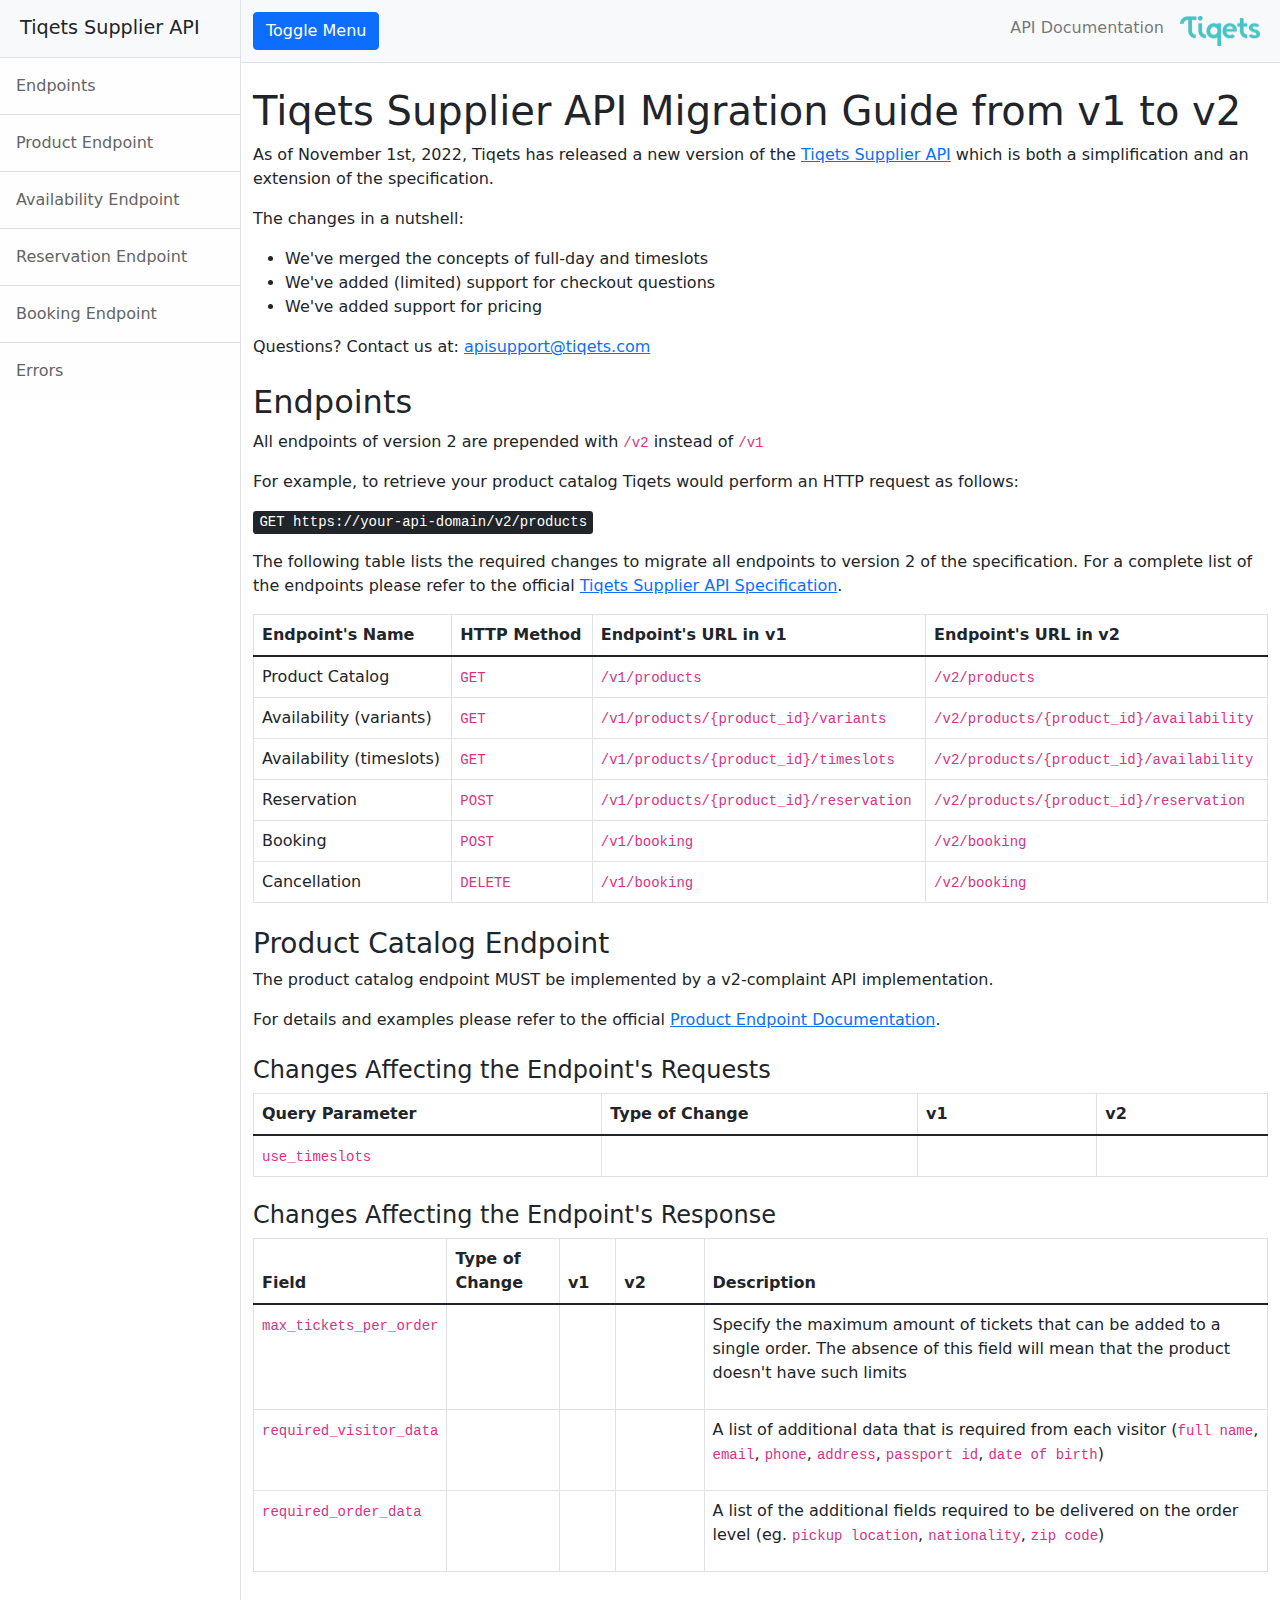
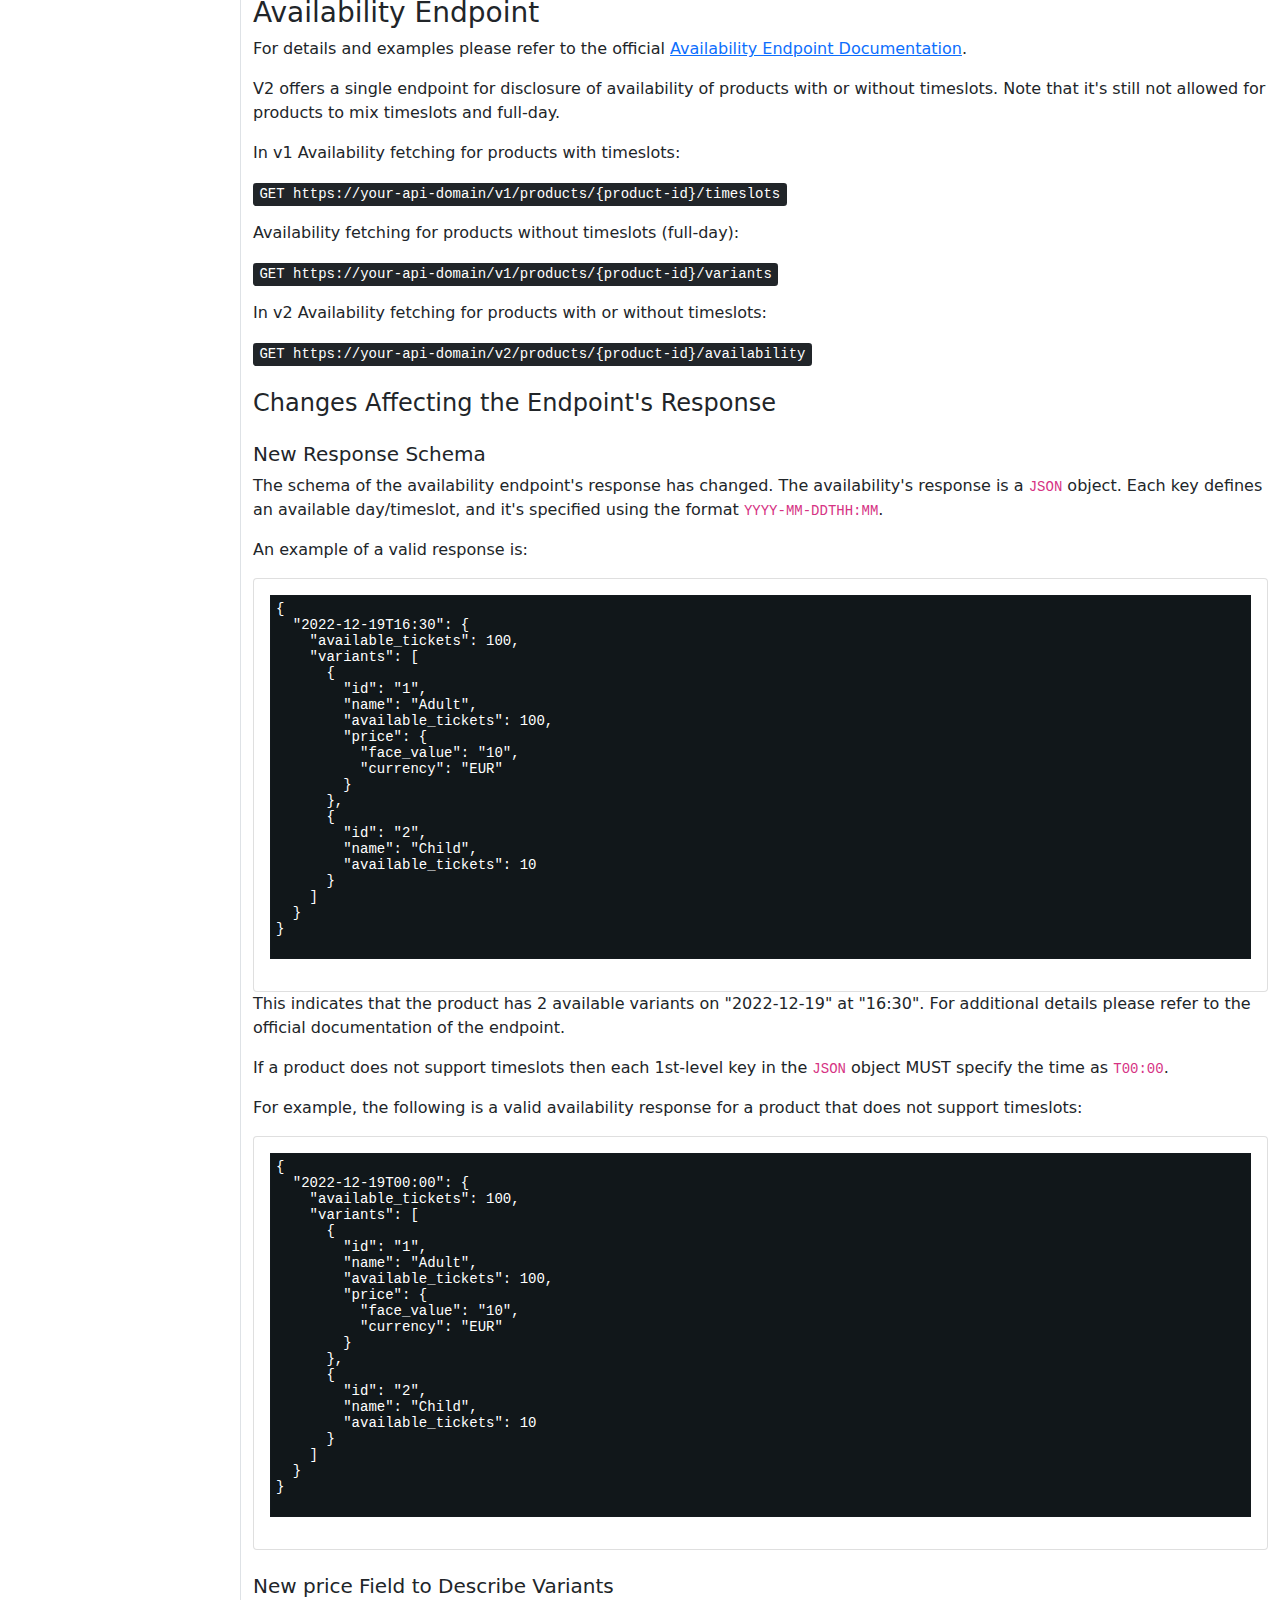
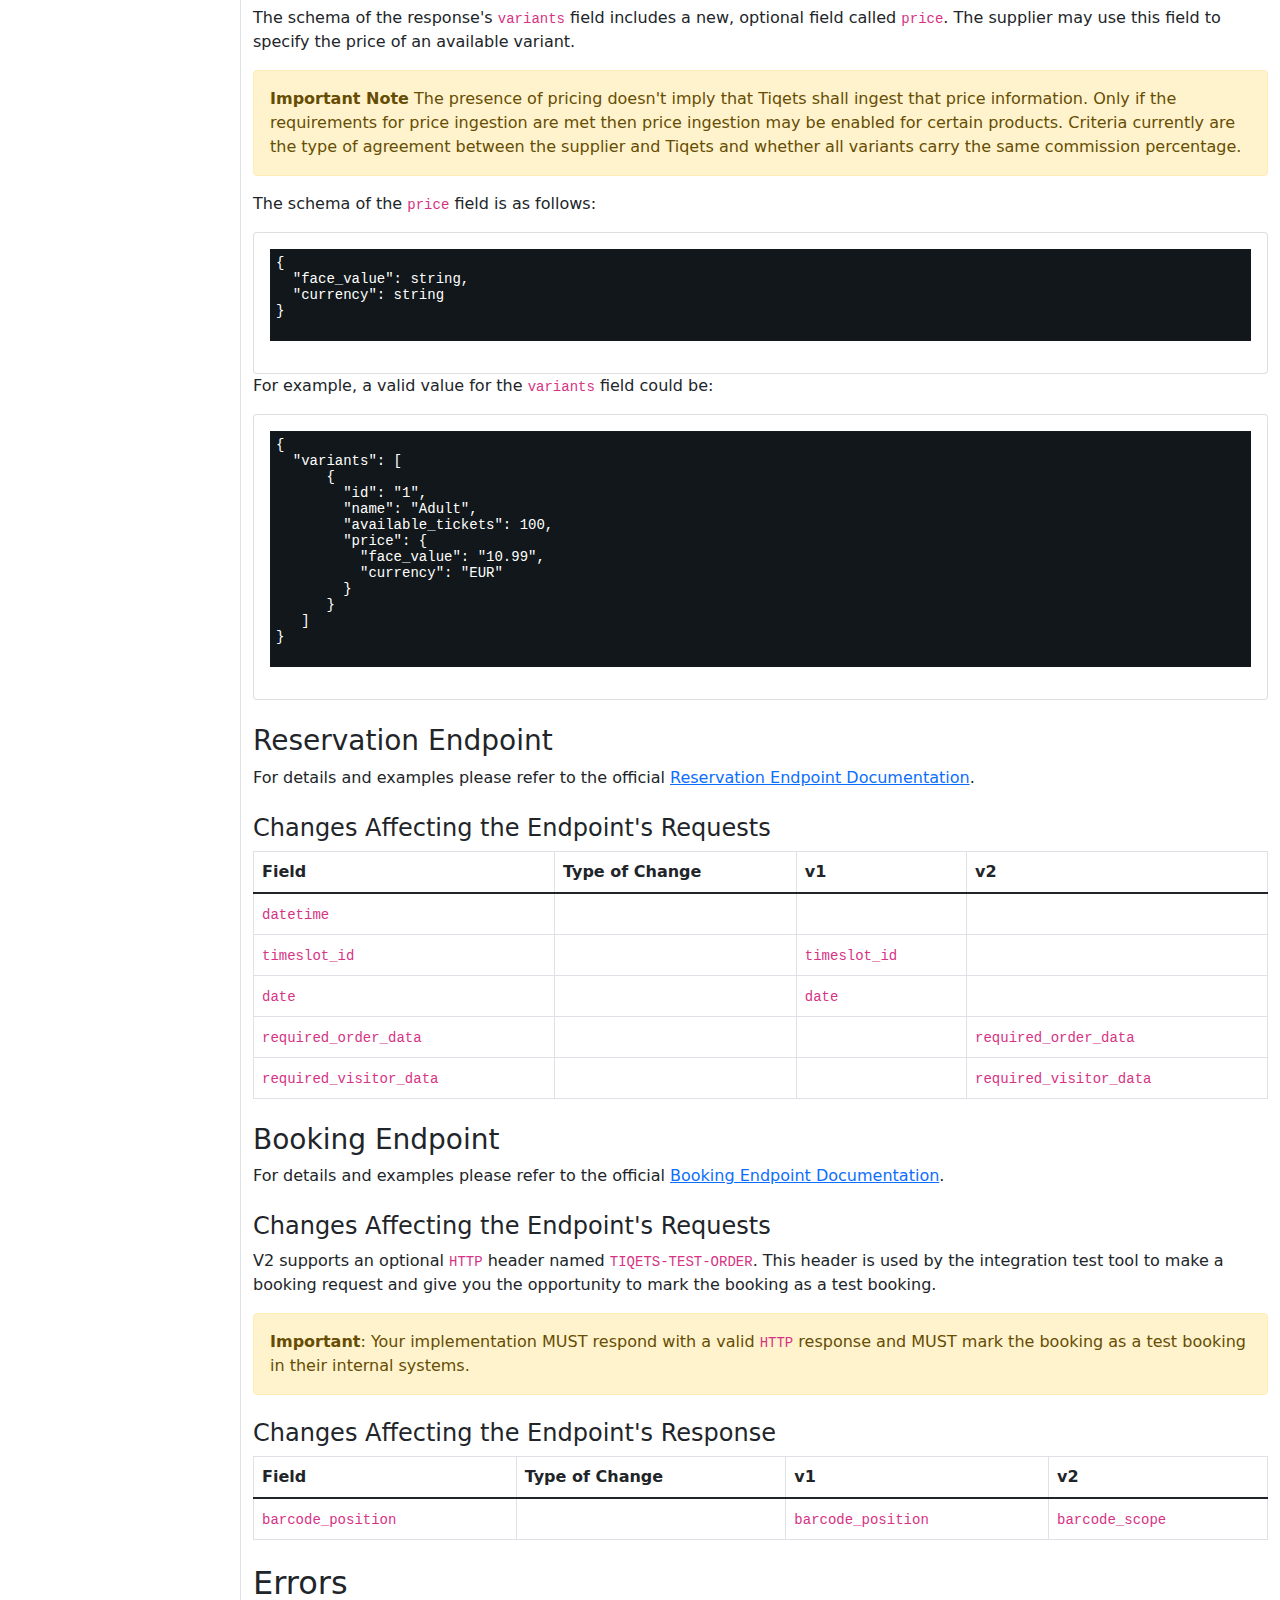
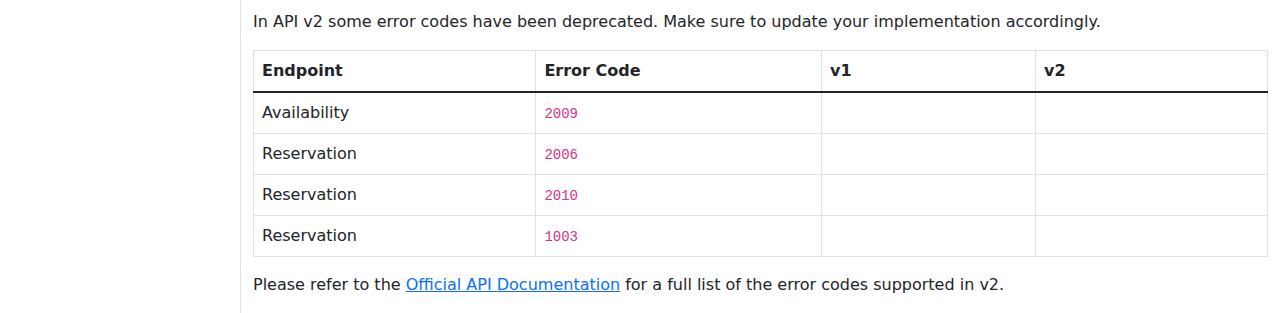
==== migration.html @ 1561f8cd "add a migration.html page" ====
<!DOCTYPE html>
<html lang="en">
    <head>
        <meta charset="utf-8" />
        <meta name="viewport" content="width=device-width, initial-scale=1, shrink-to-fit=no" />
        <meta name="description" content="Tiqets Supplier API Migration Guide" />
        <meta name="author" content="Tiqets International BV"/>
        <title>Tiqets Supplier API Migration Guide</title>
        <!-- Core theme CSS (includes Bootstrap)-->
        <link href="./docs/css/styles.css" rel="stylesheet" />
        <link href="https://cdn.jsdelivr.net/npm/bootstrap@5.2.2/dist/css/bootstrap.min.css" rel="stylesheet" integrity="sha384-Zenh87qX5JnK2Jl0vWa8Ck2rdkQ2Bzep5IDxbcnCeuOxjzrPF/et3URy9Bv1WTRi" crossorigin="anonymous">
        <style>
        .code-snippet {
            font-family: Courier, monospace;
            white-space: pre;
            background-color: rgb(17, 23, 26);
            color: white;
            padding: 5px;
            overflow-x: auto;
            line-height: normal;
            border-radius: 0px;
            border: 1px solid rgba(38, 50, 56, 0.1);
        }
        .code-style {
            background-color: transparent;
            color: white;
            padding: 0px;
        }
        </style>
    </head>
    <body>
        <div class="d-flex" id="wrapper">
            <!-- Sidebar-->
            <div class="border-end bg-white" id="sidebar-wrapper">
                <div class="sidebar-heading border-bottom bg-light">Tiqets Supplier API</div>
                <div class="list-group list-group-flush">
                    <a class="list-group-item list-group-item-action list-group-item-light p-3" href="#endpoints">Endpoints</a>
                    <a class="list-group-item list-group-item-action list-group-item-light p-3" href="#products">Product Endpoint</a>
                    <a class="list-group-item list-group-item-action list-group-item-light p-3" href="#availability">Availability Endpoint</a>
                    <a class="list-group-item list-group-item-action list-group-item-light p-3" href="#reservation">Reservation Endpoint</a>
                    <a class="list-group-item list-group-item-action list-group-item-light p-3" href="#booking">Booking Endpoint</a>
                    <a class="list-group-item list-group-item-action list-group-item-light p-3" href="#errors">Errors</a>
                </div>
            </div>

            <!-- Page content wrapper-->
            <div id="page-content-wrapper">
                <!-- Top navigation-->
                <nav class="navbar navbar-expand-lg navbar-light bg-light border-bottom">
                    <div class="container-fluid">
                        <button class="btn btn-primary" id="sidebarToggle">Toggle Menu</button>
                        <button class="navbar-toggler" type="button" data-bs-toggle="collapse" data-bs-target="#navbarSupportedContent" aria-controls="navbarSupportedContent" aria-expanded="false" aria-label="Toggle navigation"><span class="navbar-toggler-icon"></span></button>
                        <div class="collapse navbar-collapse" id="navbarSupportedContent">
                            <ul class="navbar-nav ms-auto mt-2 mt-lg-0">
                                <li class="nav-item active"><a class="nav-link" href="https://tiqets.github.io/supplier-api/" target="_blank">API Documentation</a></li>
                                <li>
                                    <a class="nav-link" href="https://www.tiqets.com" target="_blank">
                                        <img src="./docs/tiqets-logo.png" class="img-fluid" width="80px" alt="Tiqets Homepage">
                                    </a>
                                </li>
                            </ul>
                        </div>
                    </div>
                </nav>
                <!-- Page content-->
                <div class="container-fluid">
                    <h1 class="mt-4">Tiqets Supplier API Migration Guide from v1 to v2</h1>
                    <p>As of November 1st, 2022, Tiqets has released a new version of the <a href="https://tiqets.github.io/supplier-api/" target="_blank">Tiqets Supplier API</a> which is both a simplification and an extension of the specification.</p>
                    <p>The changes in a nutshell:</p>
                    <ul>
                        <li>We've merged the concepts of full-day and timeslots</li>
                        <li>We've added (limited) support for checkout questions</li>
                        <li>We've added support for pricing</li>                        
                    </ul>
                    <p>Questions? Contact us at: <a href="mailto:apisupport@tiqets.com" target="_blank">apisupport@tiqets.com</a></p>

                    <h2 class="mt-4" id="endpoints">Endpoints</h2>

                    <p>All endpoints of version 2 are prepended with <code>/v2</code> instead of <code>/v1</code></p>

                    <p>For example, to retrieve your product catalog Tiqets would perform an HTTP request as follows:</p>

                    <p><kbd>GET https://your-api-domain/v2/products</kbd></p>

                    <p>The following table lists the required changes to migrate all endpoints to version 2 of the specification. For a complete list of the endpoints please refer to the official <a href="https://tiqets.github.io/supplier-api/" target="_blank">Tiqets Supplier API Specification</a>.</p>

                    <table class="table table-bordered">
                        <thead>
                            <tr>
                                <th scope="col">Endpoint's Name</th>
                                <th scope="col">HTTP Method</th>
                                <th scope="col">Endpoint's URL in v1</th>
                                <th scope="col">Endpoint's URL in v2</th>
                            </tr>
                        </thead>
                        <tbody>
                            <tr>
                                <td>Product Catalog</td>
                                <td><code>GET</code></td>
                                <td><code>/v1/products</code></td>
                                <td><code>/v2/products</code></td>
                            </tr>
                            <tr>
                                <td>Availability (variants)</td>
                                <td><code>GET</code></td>
                                <td><code>/v1/products/{product_id}/variants</code></td>
                                <td><code>/v2/products/{product_id}/availability</code></td>
                            </tr>
                            <tr>
                                <td>Availability (timeslots)</td>
                                <td><code>GET</code></td>
                                <td><code>/v1/products/{product_id}/timeslots</code></td>
                                <td><code>/v2/products/{product_id}/availability</code></td>
                            </tr>
                            <tr>
                                <td>Reservation</td>
                                <td><code>POST</code></td>
                                <td><code>/v1/products/{product_id}/reservation</code></td>
                                <td><code>/v2/products/{product_id}/reservation</code></td>
                            </tr>
                            <tr>
                                <td>Booking</td>
                                <td><code>POST</code></td>
                                <td><code>/v1/booking</code></td>
                                <td><code>/v2/booking</code></td>
                            </tr>
                            <tr>
                                <td>Cancellation</td>
                                <td><code>DELETE</code></td>
                                <td><code>/v1/booking</code></td>
                                <td><code>/v2/booking</code></td>
                            </tr>
                        </tbody>
                    </table>

                    <h3 class="mt-4" id="products">Product Catalog Endpoint</h3>

                    <p>The product catalog endpoint MUST be implemented by a v2-complaint API implementation.</p>

                    <p>For details and examples please refer to the official <a href="https://tiqets.github.io/supplier-api/#tag/Product-Catalog/operation/getProducts" target="_blank">Product Endpoint Documentation</a>.</p>

                    <h4 class="mt-4">Changes Affecting the Endpoint's Requests</h4>

                    <table class="table table-bordered">
                        <thead>
                            <tr>
                                <th scope="col">Query Parameter</th>
                                <th scope="col">Type of Change</th>
                                <th scope="col">v1</th>
                                <th scope="col">v2</th>
                            </tr>
                        </thead>
                        <tbody>
                            <tr>                                
                                <td><code>use_timeslots</code></td>
                                <td><span class="badge text-bg-danger">removed</span></td>
                                <td><span class="badge text-bg-success">optional</span></td>
                                <td><span class="badge text-bg-danger">deleted</span></td>
                            </tr>
                        </tbody>
                    </table>


                    <h4 class="mt-4">Changes Affecting the Endpoint's Response</h4>

                    <table class="table table-bordered">
                        <thead>
                            <tr>
                                <th scope="col">Field</th>
                                <th scope="col">Type of Change</th>
                                <th scope="col">v1</th>
                                <th scope="col">v2</th>
                                <th scope="col">Description</th>
                            </tr>
                        </thead>
                        <tbody>
                            <tr>                                
                                <td><code>max_tickets_per_order</code></td>
                                <td><span class="badge text-bg-danger">added</span></td>
                                <td><span class="badge text-bg-info">N/A </span></td>
                                <td><span class="badge text-bg-success">optional</span></td>
                                <td>
                                    <p>Specify the maximum amount of tickets that can be added to a single order. The absence of this field will mean that the product doesn't have such limits</p>
                                </td>
                            </tr>
                            <tr>                                
                                <td><code>required_visitor_data</code></td>
                                <td><span class="badge text-bg-danger">added</span></td>
                                <td><span class="badge text-bg-info">N/A </span></td>
                                <td><span class="badge text-bg-success">optional</span></td>
                                <td>
                                    <p>A list of additional data that is required from each visitor (<code>full name</code>, <code>email</code>, <code>phone</code>, <code>address</code>, <code>passport id</code>, <code>date of birth</code>)</p>
                                </td>
                            </tr>
                            <tr>                                
                                <td><code>required_order_data</code></td>
                                <td><span class="badge text-bg-danger">added</span></td>
                                <td><span class="badge text-bg-info">N/A </span></td>
                                <td><span class="badge text-bg-success">optional</span></td>
                                <td>
                                    <p>A list of the additional fields required to be delivered on the order level (eg. <code>pickup location</code>, <code>nationality</code>, <code>zip code</code>)</p>
                                </td>
                            </tr>
                        </tbody>
                    </table>

                    <h3 class="mt-4" id="availability">Availability Endpoint</h3>

                    <p>For details and examples please refer to the official <a href="https://tiqets.github.io/supplier-api/#tag/Availability/operation/getAvailability" target="_blank">Availability Endpoint Documentation</a>.</p>

                    <p>V2 offers a single endpoint for disclosure of availability of products with or without timeslots. Note that it's still not allowed for products to mix timeslots and full-day.</p>

                    <p>In v1 Availability fetching for products with timeslots:</p>

                    <p><kbd>GET https://your-api-domain/v1/products/{product-id}/timeslots</kbd></p>
                    
                    <p>Availability fetching for products without timeslots (full-day):</p>

                    <p><kbd>GET https://your-api-domain/v1/products/{product-id}/variants</kbd></p>

                    <p>In v2 Availability fetching for products with or without timeslots:</p>

                    <p><kbd>GET https://your-api-domain/v2/products/{product-id}/availability</kbd></p>

                    <h4 class="mt-4">Changes Affecting the Endpoint's Response</h4>

                    <h5 class="mt-4">New Response Schema</h5>

                    <p>The schema of the availability endpoint's response has changed. The availability's response is a <code>JSON</code> object. Each key defines an available day/timeslot, and it's specified using the format <code>YYYY-MM-DDTHH:MM</code>.</p>

                    <p>An example of a valid response is:</p>

                    <div class="card">
                        <div class="card-body text-bg-light p-3">
                            <pre class="code-snippet">
{
  "2022-12-19T16:30": {
    "available_tickets": 100,
    "variants": [
      {
        "id": "1",
        "name": "Adult",
        "available_tickets": 100,
        "price": {
          "face_value": "10",
          "currency": "EUR"
        }
      },
      {
        "id": "2",
        "name": "Child",
        "available_tickets": 10
      }
    ]
  }
}
                            </pre>
                        </div>
                    </div>

                    <p>This indicates that the product has 2 available variants on "2022-12-19" at "16:30". For additional details please refer to the official documentation of the endpoint.</p>

                    <p>If a product does not support timeslots then each 1st-level key in the <code>JSON</code> object MUST specify the time as <code>T00:00</code>.</p>

                    <p>For example, the following is a valid availability response for a product that does not support timeslots:</p>

                    <div class="card">
                        <div class="card-body text-bg-light p-3">
                            <pre class="code-snippet">
{
  "2022-12-19T00:00": {
    "available_tickets": 100,
    "variants": [
      {
        "id": "1",
        "name": "Adult",
        "available_tickets": 100,
        "price": {
          "face_value": "10",
          "currency": "EUR"
        }
      },
      {
        "id": "2",
        "name": "Child",
        "available_tickets": 10
      }
    ]
  }
}
                            </pre>
                        </div>
                    </div>

                    <h5 class="mt-4">New price Field to Describe Variants</h5>

                    <p>The schema of the response's <code>variants</code> field includes a new, optional field called <code>price</code>. The supplier may use this field to specify the price of an available variant.</p>

                    <div class="alert alert-warning" role="alert">
                        <b>Important Note</b> The presence of pricing doesn't imply that Tiqets shall ingest that price information. Only if the requirements for price ingestion are met then price ingestion may be enabled for certain products. Criteria currently are the type of agreement between the supplier and Tiqets and whether all variants carry the same commission percentage.
                    </div>

                    <p>The schema of the <code>price</code> field is as follows:</p>

                    <div class="card">
                        <div class="card-body text-bg-light p-3">
                            <pre class="code-snippet">
{
  "face_value": string,
  "currency": string
}
                            </pre>
                        </div>
                    </div>

                    <p>For example, a valid value for the <code>variants</code> field could be:</p>

                    <div class="card">
                        <div class="card-body text-bg-light p-3 text-secondary">
                            <pre class="code-snippet">
{
  "variants": [
      {
        "id": "1",
        "name": "Adult",
        "available_tickets": 100,
        "price": {
          "face_value": "10.99",
          "currency": "EUR"
        }
      }
   ]
}
                            </pre>
                        </div>
                    </div>

                    <h3 class="mt-4" id="reservation">Reservation Endpoint</h3>
                    
                    <p>For details and examples please refer to the official <a href="https://tiqets.github.io/supplier-api/#tag/Availability/operation/getAvailability" target="_blank">Reservation Endpoint Documentation</a>.</p>

                    <h4 class="mt-4">Changes Affecting the Endpoint's Requests</h4>

                    <table class="table table-bordered">
                        <thead>
                            <tr>
                                <th scope="col">Field</th>
                                <th scope="col">Type of Change</th>
                                <th scope="col">v1</th>
                                <th scope="col">v2</th>
                            </tr>
                        </thead>
                        <tbody>
                            <tr>                                
                                <td><code>datetime</code></td>
                                <td><span class="badge text-bg-danger">added</span></td>
                                <td><span class="badge text-bg-info">N/A</span></td>
                                <td><span class="badge text-bg-danger">required</span></td>
                            </tr>

                            <tr>                                
                                <td><code>timeslot_id</code></td>
                                <td><span class="badge text-bg-danger">removed</span></td>
                                <td><code>timeslot_id</code></td>
                                <td><span class="badge text-bg-danger">N/A</span></td>
                            </tr>
                            <tr>                                
                                <td><code>date</code></td>
                                <td><span class="badge text-bg-danger">removed</span></td>
                                <td><code>date</code></td>
                                <td><span class="badge text-bg-danger">N/A</span></td>
                            </tr>
                            <tr>                                
                                <td><code>required_order_data</code></td>
                                <td><span class="badge text-bg-danger">added</span></td>
                                <td><span class="badge text-bg-info">N/A</span></td>
                                <td><code>required_order_data</code></td>
                            </tr>
                            <tr>                                
                                <td><code>required_visitor_data</code></td>
                                <td><span class="badge text-bg-danger">added</span></td>
                                <td><span class="badge text-bg-info">N/A</span></td>
                                <td><code>required_visitor_data</code></td>
                            </tr>
                        </tbody>
                    </table>

                    <h3 class="mt-4" id="booking">Booking Endpoint</h3>
                    
                    <p>For details and examples please refer to the official <a href="https://tiqets.github.io/supplier-api/#tag/Booking/operation/booking" target="_blank">Booking Endpoint Documentation</a>.</p>

                    <h4 class="mt-4">Changes Affecting the Endpoint's Requests</h4>

                    <p>V2 supports an optional <code>HTTP</code> header named <code>TIQETS-TEST-ORDER</code>. This header is used by the integration test tool to make a booking request and give you the opportunity to mark the booking as a test booking.</p>

                    <div class="alert alert-warning" role="alert">
                        <b>Important</b>: Your implementation MUST respond with a valid <code>HTTP</code> response and MUST mark the booking as a test booking in their internal systems.
                    </div>

                    <h4 class="mt-4">Changes Affecting the Endpoint's Response</h4>

                    <table class="table table-bordered">
                        <thead>
                            <tr>
                                <th scope="col">Field</th>
                                <th scope="col">Type of Change</th>
                                <th scope="col">v1</th>
                                <th scope="col">v2</th>
                            </tr>
                        </thead>
                        <tbody>
                            <tr>                                
                                <td><code>barcode_position</code></td>
                                <td><span class="badge text-bg-danger">renamed</span></td>
                                <td><code>barcode_position</code></td>
                                <td><code>barcode_scope</code></td>
                            </tr>
                        </tbody>
                    </table>

                    <h2 class="mt-4" id="errors">Errors</h2>

                    <p>In API v2 some error codes have been deprecated. Make sure to update your implementation accordingly.</p>

                    <table class="table table-bordered">
                        <thead>
                            <tr>
                                <th scope="col">Endpoint</th>
                                <th scope="col">Error Code</th>
                                <th scope="col">v1</th>
                                <th scope="col">v2</th>
                            </tr>
                        </thead>
                        <tbody>
                            <tr>                                
                                <td>Availability</td>
                                <td><code>2009</code></td>
                                <td><span class="badge text-bg-success">present</span></td>
                                <td><span class="badge text-bg-danger">removed</span></td>
                            </tr>
                            <tr>                                
                                <td>Reservation</td>
                                <td><code>2006</code></td>
                                <td><span class="badge text-bg-success">present</span></td>
                                <td><span class="badge text-bg-danger">removed</span></td>
                            </tr>
                            <tr>                                
                                <td>Reservation</td>
                                <td><code>2010</code></td>
                                <td><span class="badge text-bg-success">present</span></td>
                                <td><span class="badge text-bg-danger">removed</span></td>
                            </tr>
                            <tr>                                
                                <td>Reservation</td>
                                <td><code>1003</code></td>
                                <td><span class="badge text-bg-info">N/A</span></td>
                                <td><span class="badge text-bg-danger">new</span></td>
                            </tr>
                        </tbody>
                    </table>

                    <p>Please refer to the <a href="https://tiqets.github.io/supplier-api/" target="_blank">Official API Documentation</a> for a full list of the error codes supported in v2.</p>

                </div>
            </div>
        </div>
        <!-- Bootstrap core JS-->
        <script src="https://cdn.jsdelivr.net/npm/bootstrap@5.1.3/dist/js/bootstrap.bundle.min.js"></script>
        <!-- Core theme JS-->
        <script src="./docs/js/scripts.js"></script>
    </body>
</html>
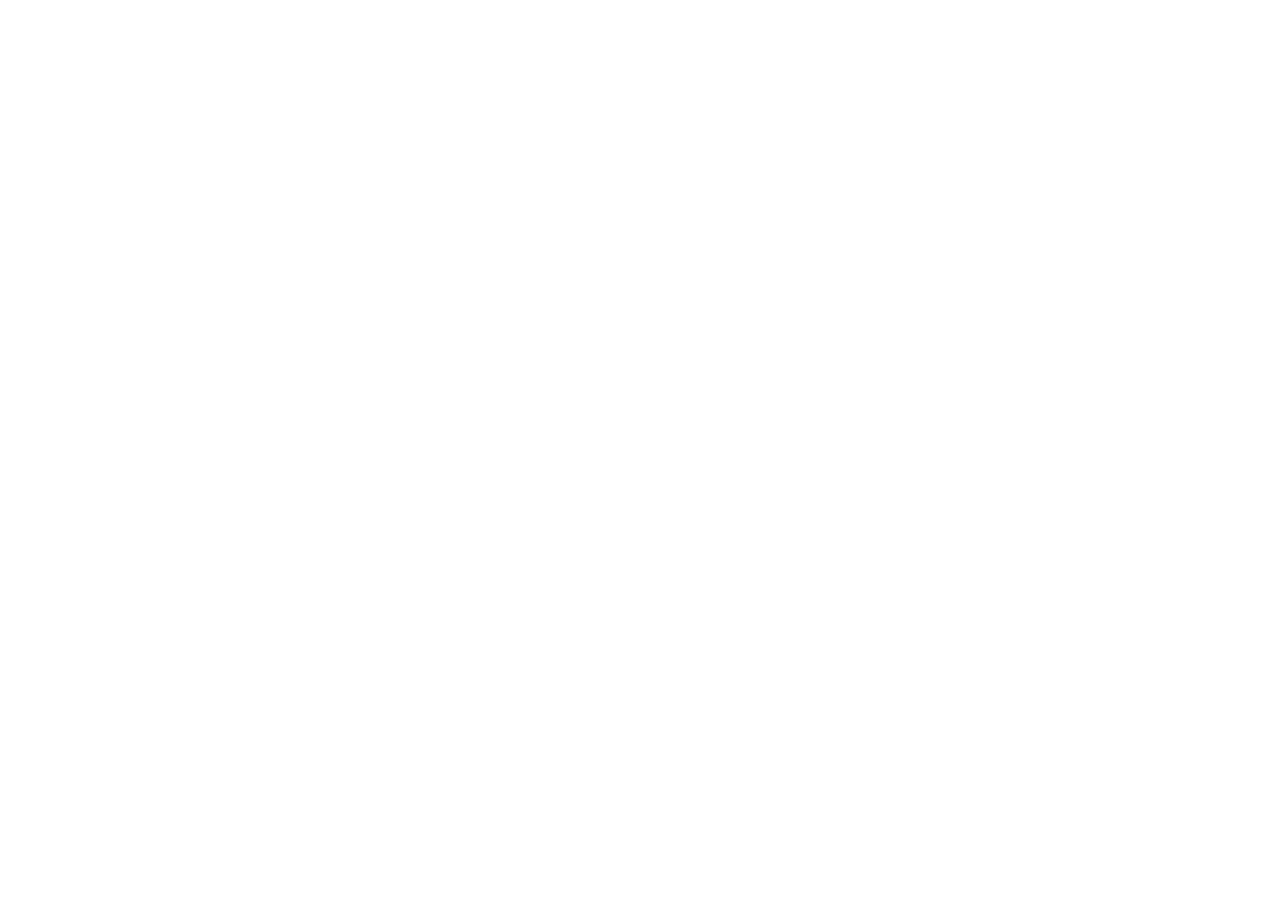
==== commit 8802d146: "render migration HTML content from markdown" ====
--- a/migration.html
+++ b/migration.html
@@ -6,467 +6,39 @@
         <meta name="description" content="Tiqets Supplier API Migration Guide" />
         <meta name="author" content="Tiqets International BV"/>
         <title>Tiqets Supplier API Migration Guide</title>
-        <!-- Core theme CSS (includes Bootstrap)-->
-        <link href="./docs/css/styles.css" rel="stylesheet" />
+        <link rel="stylesheet" type="text/css" href="https://cdnjs.cloudflare.com/ajax/libs/foundation/5.5.2/css/foundation.min.css">
+        <link rel="stylesheet" type="text/css" href="./docs/css/styles-showdown.css">
         <link href="https://cdn.jsdelivr.net/npm/bootstrap@5.2.2/dist/css/bootstrap.min.css" rel="stylesheet" integrity="sha384-Zenh87qX5JnK2Jl0vWa8Ck2rdkQ2Bzep5IDxbcnCeuOxjzrPF/et3URy9Bv1WTRi" crossorigin="anonymous">
-        <style>
-        .code-snippet {
-            font-family: Courier, monospace;
-            white-space: pre;
-            background-color: rgb(17, 23, 26);
-            color: white;
-            padding: 5px;
-            overflow-x: auto;
-            line-height: normal;
-            border-radius: 0px;
-            border: 1px solid rgba(38, 50, 56, 0.1);
-        }
-        .code-style {
-            background-color: transparent;
-            color: white;
-            padding: 0px;
-        }
-        </style>
     </head>
     <body>
-        <div class="d-flex" id="wrapper">
-            <!-- Sidebar-->
-            <div class="border-end bg-white" id="sidebar-wrapper">
-                <div class="sidebar-heading border-bottom bg-light">Tiqets Supplier API</div>
-                <div class="list-group list-group-flush">
-                    <a class="list-group-item list-group-item-action list-group-item-light p-3" href="#endpoints">Endpoints</a>
-                    <a class="list-group-item list-group-item-action list-group-item-light p-3" href="#products">Product Endpoint</a>
-                    <a class="list-group-item list-group-item-action list-group-item-light p-3" href="#availability">Availability Endpoint</a>
-                    <a class="list-group-item list-group-item-action list-group-item-light p-3" href="#reservation">Reservation Endpoint</a>
-                    <a class="list-group-item list-group-item-action list-group-item-light p-3" href="#booking">Booking Endpoint</a>
-                    <a class="list-group-item list-group-item-action list-group-item-light p-3" href="#errors">Errors</a>
-                </div>
-            </div>
-
-            <!-- Page content wrapper-->
-            <div id="page-content-wrapper">
-                <!-- Top navigation-->
-                <nav class="navbar navbar-expand-lg navbar-light bg-light border-bottom">
-                    <div class="container-fluid">
-                        <button class="btn btn-primary" id="sidebarToggle">Toggle Menu</button>
-                        <button class="navbar-toggler" type="button" data-bs-toggle="collapse" data-bs-target="#navbarSupportedContent" aria-controls="navbarSupportedContent" aria-expanded="false" aria-label="Toggle navigation"><span class="navbar-toggler-icon"></span></button>
-                        <div class="collapse navbar-collapse" id="navbarSupportedContent">
-                            <ul class="navbar-nav ms-auto mt-2 mt-lg-0">
-                                <li class="nav-item active"><a class="nav-link" href="https://tiqets.github.io/supplier-api/" target="_blank">API Documentation</a></li>
-                                <li>
-                                    <a class="nav-link" href="https://www.tiqets.com" target="_blank">
-                                        <img src="./docs/tiqets-logo.png" class="img-fluid" width="80px" alt="Tiqets Homepage">
-                                    </a>
-                                </li>
-                            </ul>
-                        </div>
-                    </div>
-                </nav>
-                <!-- Page content-->
-                <div class="container-fluid">
-                    <h1 class="mt-4">Tiqets Supplier API Migration Guide from v1 to v2</h1>
-                    <p>As of November 1st, 2022, Tiqets has released a new version of the <a href="https://tiqets.github.io/supplier-api/" target="_blank">Tiqets Supplier API</a> which is both a simplification and an extension of the specification.</p>
-                    <p>The changes in a nutshell:</p>
-                    <ul>
-                        <li>We've merged the concepts of full-day and timeslots</li>
-                        <li>We've added (limited) support for checkout questions</li>
-                        <li>We've added support for pricing</li>                        
-                    </ul>
-                    <p>Questions? Contact us at: <a href="mailto:apisupport@tiqets.com" target="_blank">apisupport@tiqets.com</a></p>
-
-                    <h2 class="mt-4" id="endpoints">Endpoints</h2>
-
-                    <p>All endpoints of version 2 are prepended with <code>/v2</code> instead of <code>/v1</code></p>
-
-                    <p>For example, to retrieve your product catalog Tiqets would perform an HTTP request as follows:</p>
-
-                    <p><kbd>GET https://your-api-domain/v2/products</kbd></p>
-
-                    <p>The following table lists the required changes to migrate all endpoints to version 2 of the specification. For a complete list of the endpoints please refer to the official <a href="https://tiqets.github.io/supplier-api/" target="_blank">Tiqets Supplier API Specification</a>.</p>
-
-                    <table class="table table-bordered">
-                        <thead>
-                            <tr>
-                                <th scope="col">Endpoint's Name</th>
-                                <th scope="col">HTTP Method</th>
-                                <th scope="col">Endpoint's URL in v1</th>
-                                <th scope="col">Endpoint's URL in v2</th>
-                            </tr>
-                        </thead>
-                        <tbody>
-                            <tr>
-                                <td>Product Catalog</td>
-                                <td><code>GET</code></td>
-                                <td><code>/v1/products</code></td>
-                                <td><code>/v2/products</code></td>
-                            </tr>
-                            <tr>
-                                <td>Availability (variants)</td>
-                                <td><code>GET</code></td>
-                                <td><code>/v1/products/{product_id}/variants</code></td>
-                                <td><code>/v2/products/{product_id}/availability</code></td>
-                            </tr>
-                            <tr>
-                                <td>Availability (timeslots)</td>
-                                <td><code>GET</code></td>
-                                <td><code>/v1/products/{product_id}/timeslots</code></td>
-                                <td><code>/v2/products/{product_id}/availability</code></td>
-                            </tr>
-                            <tr>
-                                <td>Reservation</td>
-                                <td><code>POST</code></td>
-                                <td><code>/v1/products/{product_id}/reservation</code></td>
-                                <td><code>/v2/products/{product_id}/reservation</code></td>
-                            </tr>
-                            <tr>
-                                <td>Booking</td>
-                                <td><code>POST</code></td>
-                                <td><code>/v1/booking</code></td>
-                                <td><code>/v2/booking</code></td>
-                            </tr>
-                            <tr>
-                                <td>Cancellation</td>
-                                <td><code>DELETE</code></td>
-                                <td><code>/v1/booking</code></td>
-                                <td><code>/v2/booking</code></td>
-                            </tr>
-                        </tbody>
-                    </table>
-
-                    <h3 class="mt-4" id="products">Product Catalog Endpoint</h3>
-
-                    <p>The product catalog endpoint MUST be implemented by a v2-complaint API implementation.</p>
-
-                    <p>For details and examples please refer to the official <a href="https://tiqets.github.io/supplier-api/#tag/Product-Catalog/operation/getProducts" target="_blank">Product Endpoint Documentation</a>.</p>
-
-                    <h4 class="mt-4">Changes Affecting the Endpoint's Requests</h4>
-
-                    <table class="table table-bordered">
-                        <thead>
-                            <tr>
-                                <th scope="col">Query Parameter</th>
-                                <th scope="col">Type of Change</th>
-                                <th scope="col">v1</th>
-                                <th scope="col">v2</th>
-                            </tr>
-                        </thead>
-                        <tbody>
-                            <tr>                                
-                                <td><code>use_timeslots</code></td>
-                                <td><span class="badge text-bg-danger">removed</span></td>
-                                <td><span class="badge text-bg-success">optional</span></td>
-                                <td><span class="badge text-bg-danger">deleted</span></td>
-                            </tr>
-                        </tbody>
-                    </table>
-
-
-                    <h4 class="mt-4">Changes Affecting the Endpoint's Response</h4>
-
-                    <table class="table table-bordered">
-                        <thead>
-                            <tr>
-                                <th scope="col">Field</th>
-                                <th scope="col">Type of Change</th>
-                                <th scope="col">v1</th>
-                                <th scope="col">v2</th>
-                                <th scope="col">Description</th>
-                            </tr>
-                        </thead>
-                        <tbody>
-                            <tr>                                
-                                <td><code>max_tickets_per_order</code></td>
-                                <td><span class="badge text-bg-danger">added</span></td>
-                                <td><span class="badge text-bg-info">N/A </span></td>
-                                <td><span class="badge text-bg-success">optional</span></td>
-                                <td>
-                                    <p>Specify the maximum amount of tickets that can be added to a single order. The absence of this field will mean that the product doesn't have such limits</p>
-                                </td>
-                            </tr>
-                            <tr>                                
-                                <td><code>required_visitor_data</code></td>
-                                <td><span class="badge text-bg-danger">added</span></td>
-                                <td><span class="badge text-bg-info">N/A </span></td>
-                                <td><span class="badge text-bg-success">optional</span></td>
-                                <td>
-                                    <p>A list of additional data that is required from each visitor (<code>full name</code>, <code>email</code>, <code>phone</code>, <code>address</code>, <code>passport id</code>, <code>date of birth</code>)</p>
-                                </td>
-                            </tr>
-                            <tr>                                
-                                <td><code>required_order_data</code></td>
-                                <td><span class="badge text-bg-danger">added</span></td>
-                                <td><span class="badge text-bg-info">N/A </span></td>
-                                <td><span class="badge text-bg-success">optional</span></td>
-                                <td>
-                                    <p>A list of the additional fields required to be delivered on the order level (eg. <code>pickup location</code>, <code>nationality</code>, <code>zip code</code>)</p>
-                                </td>
-                            </tr>
-                        </tbody>
-                    </table>
-
-                    <h3 class="mt-4" id="availability">Availability Endpoint</h3>
-
-                    <p>For details and examples please refer to the official <a href="https://tiqets.github.io/supplier-api/#tag/Availability/operation/getAvailability" target="_blank">Availability Endpoint Documentation</a>.</p>
-
-                    <p>V2 offers a single endpoint for disclosure of availability of products with or without timeslots. Note that it's still not allowed for products to mix timeslots and full-day.</p>
-
-                    <p>In v1 Availability fetching for products with timeslots:</p>
-
-                    <p><kbd>GET https://your-api-domain/v1/products/{product-id}/timeslots</kbd></p>
-                    
-                    <p>Availability fetching for products without timeslots (full-day):</p>
-
-                    <p><kbd>GET https://your-api-domain/v1/products/{product-id}/variants</kbd></p>
-
-                    <p>In v2 Availability fetching for products with or without timeslots:</p>
-
-                    <p><kbd>GET https://your-api-domain/v2/products/{product-id}/availability</kbd></p>
-
-                    <h4 class="mt-4">Changes Affecting the Endpoint's Response</h4>
-
-                    <h5 class="mt-4">New Response Schema</h5>
-
-                    <p>The schema of the availability endpoint's response has changed. The availability's response is a <code>JSON</code> object. Each key defines an available day/timeslot, and it's specified using the format <code>YYYY-MM-DDTHH:MM</code>.</p>
-
-                    <p>An example of a valid response is:</p>
-
-                    <div class="card">
-                        <div class="card-body text-bg-light p-3">
-                            <pre class="code-snippet">
-{
-  "2022-12-19T16:30": {
-    "available_tickets": 100,
-    "variants": [
-      {
-        "id": "1",
-        "name": "Adult",
-        "available_tickets": 100,
-        "price": {
-          "face_value": "10",
-          "currency": "EUR"
-        }
-      },
-      {
-        "id": "2",
-        "name": "Child",
-        "available_tickets": 10
-      }
-    ]
-  }
-}
-                            </pre>
-                        </div>
-                    </div>
-
-                    <p>This indicates that the product has 2 available variants on "2022-12-19" at "16:30". For additional details please refer to the official documentation of the endpoint.</p>
-
-                    <p>If a product does not support timeslots then each 1st-level key in the <code>JSON</code> object MUST specify the time as <code>T00:00</code>.</p>
-
-                    <p>For example, the following is a valid availability response for a product that does not support timeslots:</p>
-
-                    <div class="card">
-                        <div class="card-body text-bg-light p-3">
-                            <pre class="code-snippet">
-{
-  "2022-12-19T00:00": {
-    "available_tickets": 100,
-    "variants": [
-      {
-        "id": "1",
-        "name": "Adult",
-        "available_tickets": 100,
-        "price": {
-          "face_value": "10",
-          "currency": "EUR"
-        }
-      },
-      {
-        "id": "2",
-        "name": "Child",
-        "available_tickets": 10
-      }
-    ]
-  }
-}
-                            </pre>
-                        </div>
-                    </div>
-
-                    <h5 class="mt-4">New price Field to Describe Variants</h5>
-
-                    <p>The schema of the response's <code>variants</code> field includes a new, optional field called <code>price</code>. The supplier may use this field to specify the price of an available variant.</p>
-
-                    <div class="alert alert-warning" role="alert">
-                        <b>Important Note</b> The presence of pricing doesn't imply that Tiqets shall ingest that price information. Only if the requirements for price ingestion are met then price ingestion may be enabled for certain products. Criteria currently are the type of agreement between the supplier and Tiqets and whether all variants carry the same commission percentage.
-                    </div>
-
-                    <p>The schema of the <code>price</code> field is as follows:</p>
-
-                    <div class="card">
-                        <div class="card-body text-bg-light p-3">
-                            <pre class="code-snippet">
-{
-  "face_value": string,
-  "currency": string
-}
-                            </pre>
-                        </div>
-                    </div>
-
-                    <p>For example, a valid value for the <code>variants</code> field could be:</p>
-
-                    <div class="card">
-                        <div class="card-body text-bg-light p-3 text-secondary">
-                            <pre class="code-snippet">
-{
-  "variants": [
-      {
-        "id": "1",
-        "name": "Adult",
-        "available_tickets": 100,
-        "price": {
-          "face_value": "10.99",
-          "currency": "EUR"
-        }
-      }
-   ]
-}
-                            </pre>
-                        </div>
-                    </div>
-
-                    <h3 class="mt-4" id="reservation">Reservation Endpoint</h3>
-                    
-                    <p>For details and examples please refer to the official <a href="https://tiqets.github.io/supplier-api/#tag/Availability/operation/getAvailability" target="_blank">Reservation Endpoint Documentation</a>.</p>
-
-                    <h4 class="mt-4">Changes Affecting the Endpoint's Requests</h4>
-
-                    <table class="table table-bordered">
-                        <thead>
-                            <tr>
-                                <th scope="col">Field</th>
-                                <th scope="col">Type of Change</th>
-                                <th scope="col">v1</th>
-                                <th scope="col">v2</th>
-                            </tr>
-                        </thead>
-                        <tbody>
-                            <tr>                                
-                                <td><code>datetime</code></td>
-                                <td><span class="badge text-bg-danger">added</span></td>
-                                <td><span class="badge text-bg-info">N/A</span></td>
-                                <td><span class="badge text-bg-danger">required</span></td>
-                            </tr>
-
-                            <tr>                                
-                                <td><code>timeslot_id</code></td>
-                                <td><span class="badge text-bg-danger">removed</span></td>
-                                <td><code>timeslot_id</code></td>
-                                <td><span class="badge text-bg-danger">N/A</span></td>
-                            </tr>
-                            <tr>                                
-                                <td><code>date</code></td>
-                                <td><span class="badge text-bg-danger">removed</span></td>
-                                <td><code>date</code></td>
-                                <td><span class="badge text-bg-danger">N/A</span></td>
-                            </tr>
-                            <tr>                                
-                                <td><code>required_order_data</code></td>
-                                <td><span class="badge text-bg-danger">added</span></td>
-                                <td><span class="badge text-bg-info">N/A</span></td>
-                                <td><code>required_order_data</code></td>
-                            </tr>
-                            <tr>                                
-                                <td><code>required_visitor_data</code></td>
-                                <td><span class="badge text-bg-danger">added</span></td>
-                                <td><span class="badge text-bg-info">N/A</span></td>
-                                <td><code>required_visitor_data</code></td>
-                            </tr>
-                        </tbody>
-                    </table>
-
-                    <h3 class="mt-4" id="booking">Booking Endpoint</h3>
-                    
-                    <p>For details and examples please refer to the official <a href="https://tiqets.github.io/supplier-api/#tag/Booking/operation/booking" target="_blank">Booking Endpoint Documentation</a>.</p>
-
-                    <h4 class="mt-4">Changes Affecting the Endpoint's Requests</h4>
-
-                    <p>V2 supports an optional <code>HTTP</code> header named <code>TIQETS-TEST-ORDER</code>. This header is used by the integration test tool to make a booking request and give you the opportunity to mark the booking as a test booking.</p>
-
-                    <div class="alert alert-warning" role="alert">
-                        <b>Important</b>: Your implementation MUST respond with a valid <code>HTTP</code> response and MUST mark the booking as a test booking in their internal systems.
-                    </div>
-
-                    <h4 class="mt-4">Changes Affecting the Endpoint's Response</h4>
-
-                    <table class="table table-bordered">
-                        <thead>
-                            <tr>
-                                <th scope="col">Field</th>
-                                <th scope="col">Type of Change</th>
-                                <th scope="col">v1</th>
-                                <th scope="col">v2</th>
-                            </tr>
-                        </thead>
-                        <tbody>
-                            <tr>                                
-                                <td><code>barcode_position</code></td>
-                                <td><span class="badge text-bg-danger">renamed</span></td>
-                                <td><code>barcode_position</code></td>
-                                <td><code>barcode_scope</code></td>
-                            </tr>
-                        </tbody>
-                    </table>
-
-                    <h2 class="mt-4" id="errors">Errors</h2>
-
-                    <p>In API v2 some error codes have been deprecated. Make sure to update your implementation accordingly.</p>
-
-                    <table class="table table-bordered">
-                        <thead>
-                            <tr>
-                                <th scope="col">Endpoint</th>
-                                <th scope="col">Error Code</th>
-                                <th scope="col">v1</th>
-                                <th scope="col">v2</th>
-                            </tr>
-                        </thead>
-                        <tbody>
-                            <tr>                                
-                                <td>Availability</td>
-                                <td><code>2009</code></td>
-                                <td><span class="badge text-bg-success">present</span></td>
-                                <td><span class="badge text-bg-danger">removed</span></td>
-                            </tr>
-                            <tr>                                
-                                <td>Reservation</td>
-                                <td><code>2006</code></td>
-                                <td><span class="badge text-bg-success">present</span></td>
-                                <td><span class="badge text-bg-danger">removed</span></td>
-                            </tr>
-                            <tr>                                
-                                <td>Reservation</td>
-                                <td><code>2010</code></td>
-                                <td><span class="badge text-bg-success">present</span></td>
-                                <td><span class="badge text-bg-danger">removed</span></td>
-                            </tr>
-                            <tr>                                
-                                <td>Reservation</td>
-                                <td><code>1003</code></td>
-                                <td><span class="badge text-bg-info">N/A</span></td>
-                                <td><span class="badge text-bg-danger">new</span></td>
-                            </tr>
-                        </tbody>
-                    </table>
-
-                    <p>Please refer to the <a href="https://tiqets.github.io/supplier-api/" target="_blank">Official API Documentation</a> for a full list of the error codes supported in v2.</p>
-
-                </div>
-            </div>
+        <div class="container-fluid">
+            <div id="apimigration"></div>
         </div>
-        <!-- Bootstrap core JS-->
+        <script src="https://cdn.jsdelivr.net/npm/showdown@2.1.0/dist/showdown.min.js"></script>
+        <script src="https://cdn.jsdelivr.net/npm/jquery@3.6.1/dist/jquery.min.js"></script>
         <script src="https://cdn.jsdelivr.net/npm/bootstrap@5.1.3/dist/js/bootstrap.bundle.min.js"></script>
-        <!-- Core theme JS-->
-        <script src="./docs/js/scripts.js"></script>
+        <script>
+            $( document ).ready(function() {
+                $.get(
+                    "https://raw.githubusercontent.com/Tiqets/supplier-api/master/MIGRATION.md",
+                    function( data ) {
+                        var converter = new showdown.Converter({
+                            'omitExtraWLInCodeBlocks': true,
+                            'parseImgDimensions': true,
+                            'simplifiedAutoLink': true,
+                            'tables': true,
+                            'literalMidWordUnderscores': true,
+                            'strikethrough': true,
+                            'smoothLivePreview': true,
+                            'tasklists': true,
+                            'ghCompatibleHeaderId': true,
+                            'moreStyling': true,
+                        });
+                        var html = converter.makeHtml(data);
+                        $("#apimigration").html(html);
+                    }
+                )
+            });
+        </script>
     </body>
 </html>
--- a/docs/css/styles-showdown.css
+++ b/docs/css/styles-showdown.css
@@ -0,0 +1,223 @@
+html,
+body {
+    width: 100%;
+    height: 100%;
+    margin: 0;
+    padding: 0;
+}
+
+html {
+    overflow-x: hidden;
+}
+
+@keyframes squeezeBody {
+    from { width: 100%; }
+    to { width: calc(100% - 300px); }
+}
+
+@-webkit-keyframes squeezeBody {
+    from { width: 100%; }
+    to { width: calc(100% - 300px); }
+}
+
+@keyframes stretchBody {
+    from { width: calc(100% - 300px); }
+    to { width: 100%; }
+}
+
+@-webkit-keyframes stretchBody {
+    from { width: calc(100% - 300px); }
+    to { width: 100%; }
+}
+
+h1, h2, h3, h4, h5, h6 {
+    font-family: 'Old Standard TT', serif;
+    font-weight: bold;
+}
+
+h3 {
+    border-bottom: 1px solid #ddd;
+}
+
+.serif {
+    font-family: 'Old Standard TT', serif;
+}
+
+.top-bar {
+    height: 45px;
+    min-height: 45px;
+    position: absolute;
+    top: 0;
+    right: 0;
+    left: 0;
+}
+
+.bars-lnk {
+    color: #fff;
+}
+
+.bars-lnk i {
+    display: inline-block;
+    margin-left: 10px;
+    margin-top: 7px;
+}
+
+.bars-lnk img {
+    display: inline-block;
+    margin-left: 10px;
+    margin-top: -15px;
+    margin-right: 15px;
+    height: 35px;
+}
+
+.lateral-menu {
+    background-color: #333;
+    color: rgb(144, 144, 144);
+    width: 300px;
+    font-family: 'Open Sans', 'Myriad Pro', 'Lucida Grande', 'Lucida Sans Unicode', 'Lucida Sans', Geneva, Verdana, sans-serif;
+}
+
+.lateral-menu label {
+    color: rgb(144, 144, 144);
+}
+
+.lateral-menu-content {
+    padding-left: 10px;
+    height: 100%;
+    font-size: 12px;
+    font-style: normal;
+    font-variant: normal;
+    font-weight: bold;
+    line-height: 16px;
+}
+
+.lateral-menu-content .title{
+    padding-top: 15px;
+    font-size: 2em;
+    height: 45px;
+}
+
+.lateral-menu-content-inner {
+    overflow-y: auto;
+    height: 100%;
+    padding-top: 10px;
+    padding-bottom: 50px;
+    padding-right: 10px;
+    font-size: 0.9em;
+}
+
+
+
+.container {
+    display: flex;
+    flex-direction: row;
+    flex-wrap: nowrap;
+    justify-content: center;
+    align-items: stretch;
+    width: 100%;
+    height: 100%;
+    padding-top: 65px;
+}
+
+.container>* {
+    display: block;
+    width: 50%;
+    margin-left: 10px;
+    margin-right: 10px;
+    max-height: 100%;
+}
+
+.container textarea {
+    resize: none;
+    font-family: Consolas,"Liberation Mono",Courier,monospace;
+    height: 97%;
+    max-height: 97%;
+    width: 45%;
+}
+
+#preview {
+    height: 97%;
+    max-height: 97%;
+    border: 1px solid #eee;
+    overflow-y: scroll;
+    width: 55%;
+    padding: 10px;
+}
+
+pre {
+    white-space: pre-wrap;       /* css-3 */
+    white-space: -moz-pre-wrap;  /* Mozilla, since 1999 */
+    white-space: -pre-wrap;      /* Opera 4-6 */
+    white-space: -o-pre-wrap;    /* Opera 7 */
+    word-wrap: break-word;       /* Internet Explorer 5.5+ */
+    background-color: #f8f8f8;
+    border: 1px solid #dfdfdf;
+    margin-top: 1.5em;
+    margin-bottom: 1.5em;
+    padding: 0.125rem 0.3125rem 0.0625rem;
+}
+
+pre code {
+    background-color: transparent;
+    border: 0;
+    padding: 0;
+}
+
+
+.modal-wrapper {
+    position: absolute;
+    width: 100%;
+    height: 100%;
+    top: 0;
+    left: 0;
+    z-index: 999;
+    background-color: rgba(51,51,51,0.5);
+}
+
+.modal-inner {
+    margin-top: 200px;
+    margin-left: auto;
+    margin-right: auto;
+    width: 600px;
+    height: 225px;
+    background-color: #fff;
+    opacity: 1;
+    z-index: 1000;
+}
+
+.modal-close-btn {
+    float: right;
+    display: inline-block;
+    margin-right: 5px;
+    color: #ff4336;
+}
+
+.modal-close-btn:hover {
+    float: right;
+    display: inline-block;
+    margin-right: 5px;
+    color: #8d0002;
+}
+
+.modal-topbar {
+    clear: both;
+    height: 25px;
+}
+
+.modal-inner .link-area {
+    margin: 10px;
+    height: 170px;
+
+}
+
+.modal-inner textarea {
+    width: 100%;
+    height: 100%;
+    margin: 0;
+    padding: 0;
+}
+
+.version {
+    color: white;
+    font-size: 0.8em !important;
+}